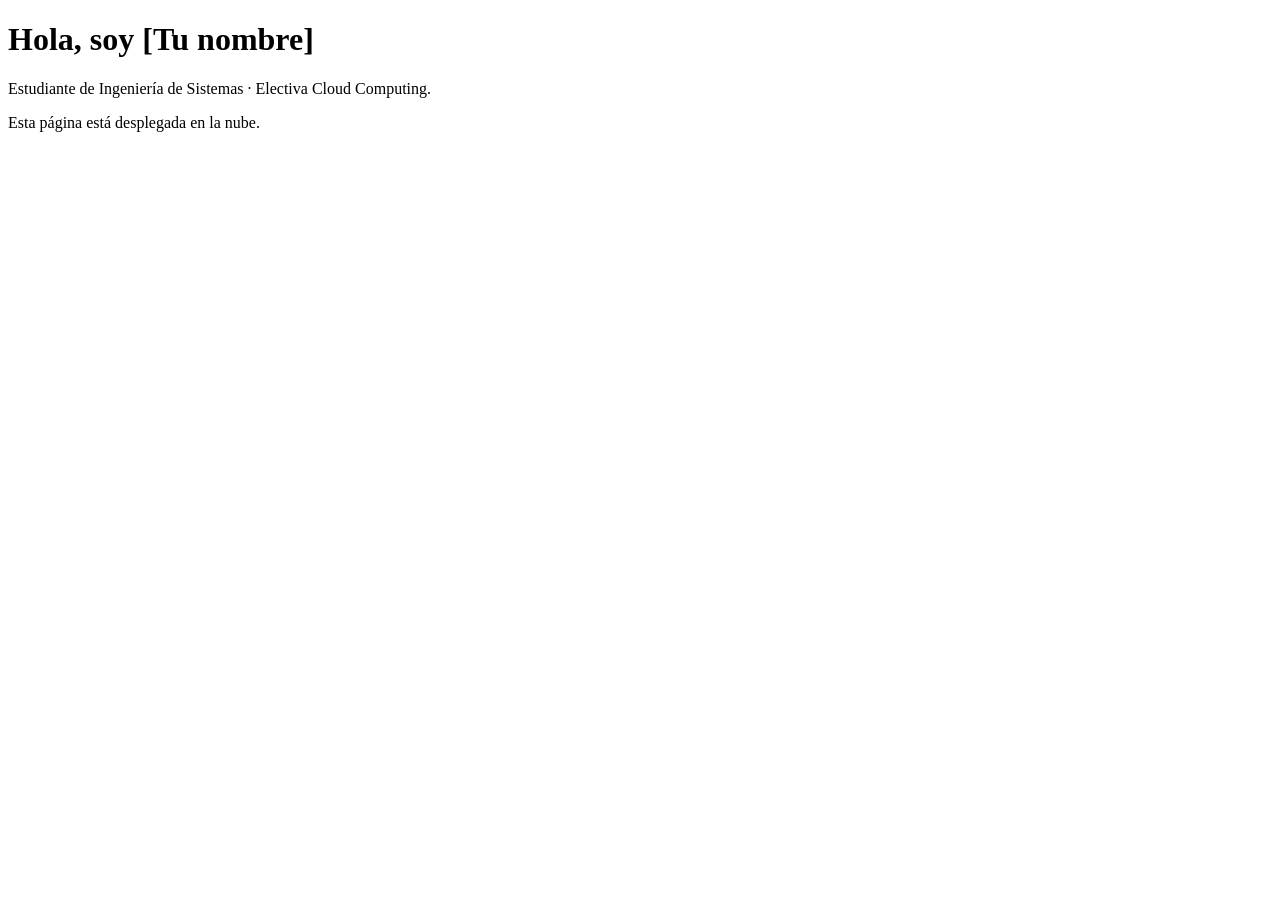
==== index.html @ 5edc267c "Página personal inicial" ====
<!DOCTYPE html>
<html lang="es">
<head>
  <meta charset="UTF-8">
  <meta name="viewport" content="width=device-width, initial-scale=1.0">
  <title>Mi primera web en la nube</title>
  <link rel="stylesheet" href="styles.css">
</head>
<body>
  <h1>Hola, soy [Tu nombre]</h1>
  <p>Estudiante de Ingeniería de Sistemas · Electiva Cloud Computing.</p>
  <p>Esta página está desplegada en la nube.</p>
</body>
</html>
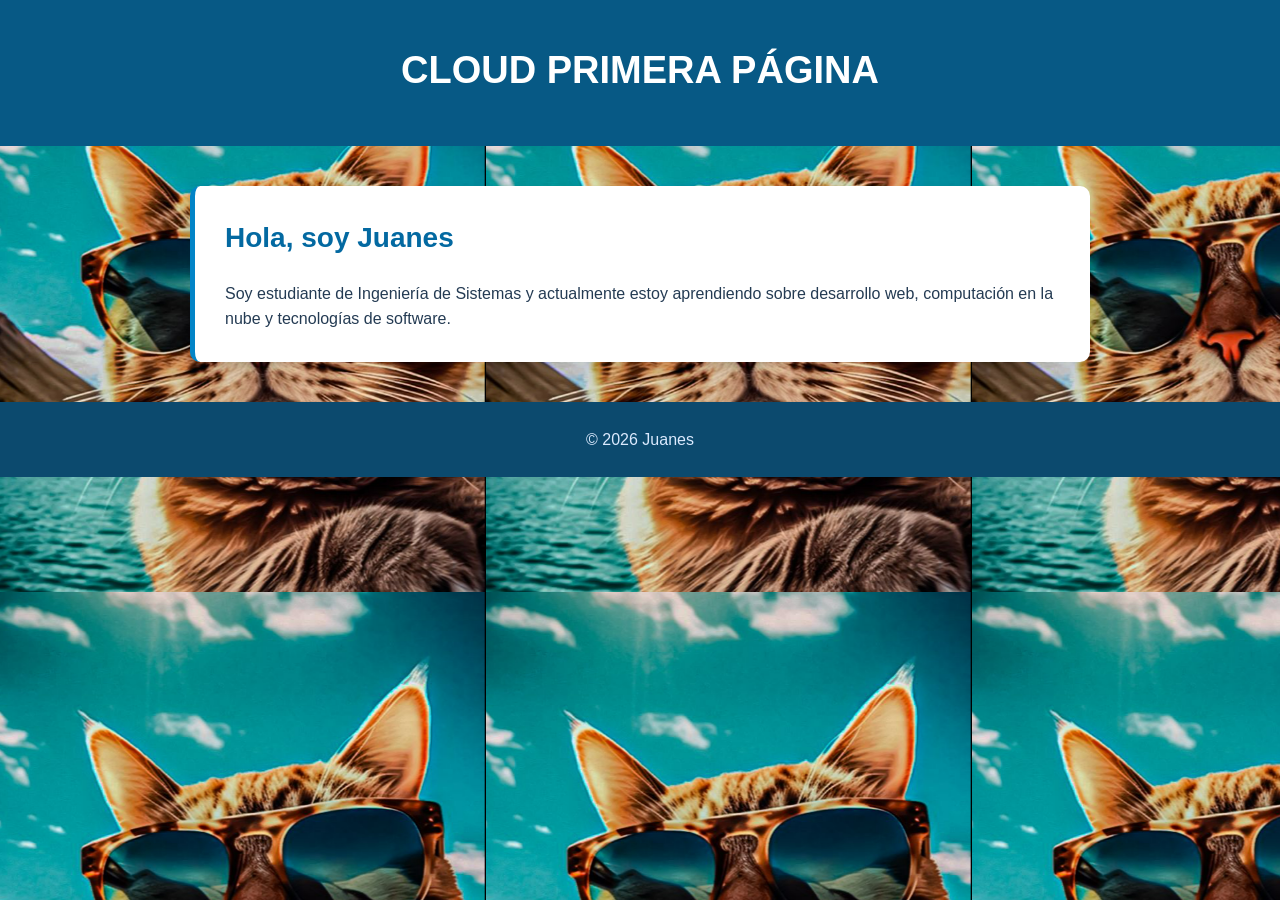
==== commit 3d80683d: "Cambio de estilos" ====
--- a/index.html
+++ b/index.html
@@ -1,14 +1,40 @@
 <!DOCTYPE html>
 <html lang="es">
 <head>
-  <meta charset="UTF-8">
-  <meta name="viewport" content="width=device-width, initial-scale=1.0">
-  <title>Mi primera web en la nube</title>
-  <link rel="stylesheet" href="styles.css">
+    <meta charset="UTF-8">
+    <meta name="viewport" content="width=device-width, initial-scale=1.0">
+
+    <title>CLOUD PRIMERA PÁGINA</title>
+
+    <link rel="stylesheet" href="styles.css">
 </head>
+
 <body>
-  <h1>Hola, soy [Tu nombre]</h1>
-  <p>Estudiante de Ingeniería de Sistemas · Electiva Cloud Computing.</p>
-  <p>Esta página está desplegada en la nube.</p>
+
+    <header>
+        <h1>CLOUD PRIMERA PÁGINA</h1>
+    </header>
+
+
+    <main>
+        <section id="sobre-mi">
+            <h2>Hola, soy Juanes</h2>
+
+            <p>
+                Soy estudiante de Ingeniería de Sistemas y actualmente
+                estoy aprendiendo sobre desarrollo web, computación en la
+                nube y tecnologías de software.
+            </p>
+
+        </section>
+    </main>
+
+
+    <footer>
+        <p>
+            &copy; 2026 Juanes
+        </p>
+    </footer>
+
 </body>
-</html>
+</html>
--- a/styles.css
+++ b/styles.css
@@ -0,0 +1,179 @@
+/* =========================
+   ESTILOS GENERALES
+   ========================= */
+
+* {
+    box-sizing: border-box;
+    margin: 0;
+    padding: 0;
+}
+
+html {
+    scroll-behavior: smooth;
+}
+
+body {
+    font-family: Arial, Helvetica, sans-serif;
+    background-image: url("fondo1.png");
+    color: #243b53;
+    line-height: 1.6;
+}
+
+
+/* =========================
+   ENCABEZADO
+   ========================= */
+
+header {
+    background-color: #075985;
+    color: white;
+    text-align: center;
+    padding: 40px 20px;
+}
+
+header h1 {
+    font-size: 38px;
+    margin-bottom: 5px;
+}
+
+header p {
+    font-size: 18px;
+    color: #dbeafe;
+}
+
+
+/* =========================
+   MENÚ
+   ========================= */
+
+nav {
+    margin-top: 25px;
+}
+
+nav a {
+    color: white;
+    text-decoration: none;
+    margin: 0 12px;
+    font-size: 16px;
+}
+
+nav a:hover {
+    color: #7dd3fc;
+}
+
+
+/* =========================
+   CONTENIDO
+   ========================= */
+
+main {
+    width: 90%;
+    max-width: 900px;
+    margin: 40px auto;
+}
+
+section {
+    background-color: white;
+    padding: 30px;
+    margin-bottom: 30px;
+    border-radius: 10px;
+    border-left: 5px solid #0284c7;
+    box-shadow: 0 3px 10px rgba(0, 0, 0, 0.08);
+}
+
+section h2 {
+    color: #0369a1;
+    margin-bottom: 20px;
+    font-size: 28px;
+}
+
+
+/* =========================
+   PROYECTOS
+   ========================= */
+
+article {
+    background-color: #f0f9ff;
+    padding: 20px;
+    margin-top: 15px;
+    border-radius: 8px;
+    border: 1px solid #bae6fd;
+}
+
+article h3 {
+    color: #075985;
+    margin-bottom: 8px;
+}
+
+article p {
+    color: #475569;
+}
+
+
+/* =========================
+   HABILIDADES
+   ========================= */
+
+ul {
+    list-style: none;
+}
+
+li {
+    background-color: #e0f2fe;
+    color: #075985;
+    padding: 10px 15px;
+    margin: 8px 0;
+    border-radius: 6px;
+}
+
+
+/* =========================
+   ENLACES
+   ========================= */
+
+section a {
+    color: #0284c7;
+    font-weight: bold;
+}
+
+section a:hover {
+    color: #0369a1;
+}
+
+
+/* =========================
+   PIE DE PÁGINA
+   ========================= */
+
+footer {
+    background-color: #0c4a6e;
+    color: #dbeafe;
+    text-align: center;
+    padding: 25px;
+    margin-top: 40px;
+}
+
+
+/* =========================
+   RESPONSIVE
+   ========================= */
+
+@media (max-width: 600px) {
+
+    header h1 {
+        font-size: 30px;
+    }
+
+    nav a {
+        display: block;
+        margin: 10px 0;
+    }
+
+    main {
+        width: 94%;
+    }
+
+    section {
+        padding: 20px;
+    }
+}
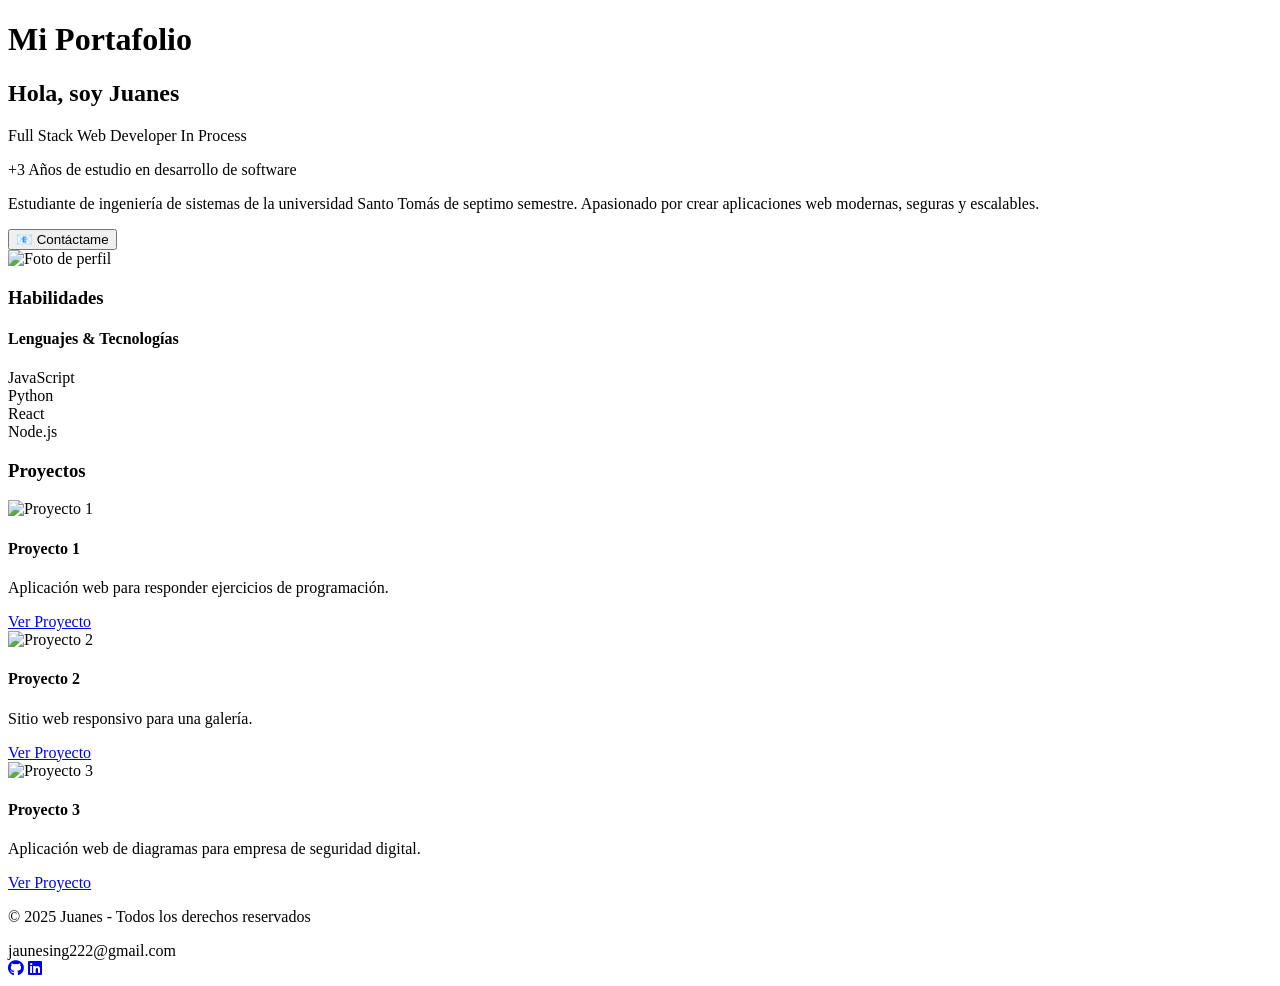
==== commit fb9bfe36: "Portafolio" ====
--- a/index.html
+++ b/index.html
@@ -1,40 +1,94 @@
 <!DOCTYPE html>
 <html lang="es">
 <head>
-    <meta charset="UTF-8">
-    <meta name="viewport" content="width=device-width, initial-scale=1.0">
+  <meta charset="UTF-8">
+  <meta name="viewport" content="width=device-width, initial-scale=1.0">
+  <title>Portafolio - Juanes</title>
+  <link rel="stylesheet" href="styles/styles.css">
+  <link rel="stylesheet" href="https://cdnjs.cloudflare.com/ajax/libs/font-awesome/6.5.0/css/all.min.css">
+</head>
+<body>
+  <!-- Header -->
+  <header class="header">
+    <h1 class="title">Mi Portafolio</h1>
+  </header>
 
-    <title>CLOUD PRIMERA PÁGINA</title>
+  <!-- Perfil -->
+  <section class="profile">
+    <div class="profile-text">
+      <h2 class="name">Hola, soy Juanes</h2>
+      <p class="role">Full Stack Web Developer In Process</p>
+      <p class="experience">+3 Años de estudio en desarrollo de software</p>
+      <p class="description">Estudiante de ingeniería de sistemas de la universidad Santo Tomás de septimo semestre. 
+        Apasionado por crear aplicaciones web modernas, seguras y escalables.</p>
+      <button class="btn-contact">📧 Contáctame</button>
+    </div>
+    <div class="profile-img">
+      <img src="images/perfil1.jpg" alt="Foto de perfil">
+    </div>
+  </section>
 
-    <link rel="stylesheet" href="styles.css">
-</head>
+  <!-- Habilidades -->
+  <section class="skills">
+    <h3 class="skills-title">Habilidades</h3>
+    <div class="skill-card">
+      <h4 class="skill-category">Lenguajes & Tecnologías</h4>
+      <div class="skill-bar">
+        <span class="skill-name">JavaScript</span>
+        <div class="bar"><div class="progress" data-skill="85"></div></div>
+      </div>
+      <div class="skill-bar">
+        <span class="skill-name">Python</span>
+        <div class="bar"><div class="progress" data-skill="75"></div></div>
+      </div>
+      <div class="skill-bar">
+        <span class="skill-name">React</span>
+        <div class="bar"><div class="progress" data-skill="80"></div></div>
+      </div>
+      <div class="skill-bar">
+        <span class="skill-name">Node.js</span>
+        <div class="bar"><div class="progress" data-skill="70"></div></div>
+      </div>
+    </div>
+  </section>
 
-<body>
+  <!-- Proyectos -->
+  <section class="projects">
+    <h3 class="projects-title">Proyectos</h3>
+    <div class="projects-grid">
+      <div class="project-card">
+        <img src="images/Judge.png" alt="Proyecto 1">
+        <h4>Proyecto 1</h4>
+        <p>Aplicación web para responder ejercicios de programación.</p>
+        <a href="https://github.com/JuanesIng/juezVirtual" class="btn-project">Ver Proyecto</a>
+      </div>
 
-    <header>
-        <h1>CLOUD PRIMERA PÁGINA</h1>
-    </header>
+      <div class="project-card">
+        <img src="images/galery.png" alt="Proyecto 2">
+        <h4>Proyecto 2</h4>
+        <p>Sitio web responsivo para una galería.</p>
+        <a href="https://github.com/JuanesIng/galeria" class="btn-project">Ver Proyecto</a>
+      </div>
 
+      <div class="project-card">
+        <img src="images/Diagram.png" alt="Proyecto 3">
+        <h4>Proyecto 3</h4>
+        <p>Aplicación web de diagramas para empresa de seguridad digital.</p>
+        <a href="https://github.com/KendoTMJJ/Hackathon_MBD_Front" class="btn-project">Ver Proyecto</a>
+      </div>
+    </div>
+  </section>
 
-    <main>
-        <section id="sobre-mi">
-            <h2>Hola, soy Juanes</h2>
+  <!-- Footer -->
+  <footer class="footer">
+    <p>© 2025 Juanes - Todos los derechos reservados</p>
+    <bold>jaunesing222@gmail.com</bold>
+    <div class="social-icons">
+      <a href="https://github.com/JuanesIng" target="_blank"><i class="fab fa-github"></i></a>
+      <a href="https://www.linkedin.com/in/juan-tovar-arias-079417348/" target="_blank"><i class="fab fa-linkedin"></i></a>
+    </div>
+  </footer>
 
-            <p>
-                Soy estudiante de Ingeniería de Sistemas y actualmente
-                estoy aprendiendo sobre desarrollo web, computación en la
-                nube y tecnologías de software.
-            </p>
-
-        </section>
-    </main>
-
-
-    <footer>
-        <p>
-            &copy; 2026 Juanes
-        </p>
-    </footer>
-
+  <script src="scripts/script.js"></script>
 </body>
 </html>
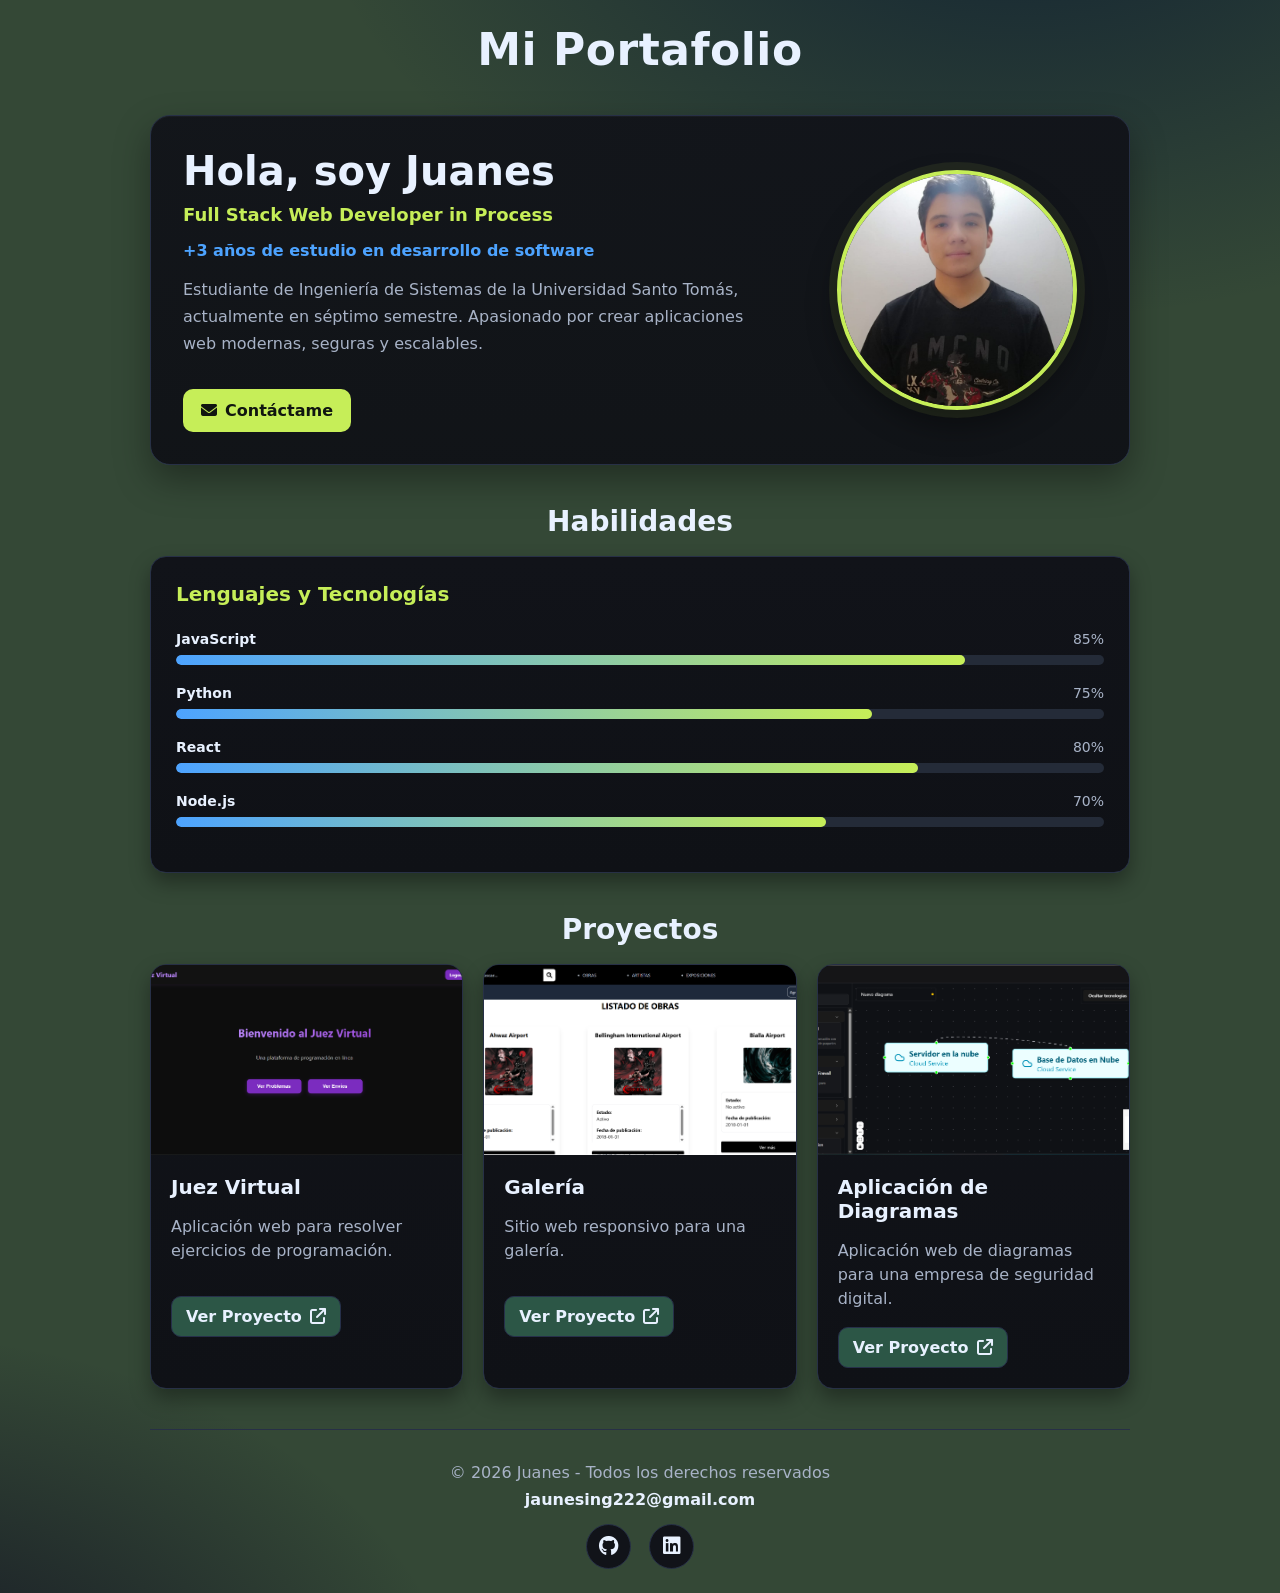
==== commit 6c901982: "Corrección de estilos e imágenes agregadas" ====
--- a/index.html
+++ b/index.html
@@ -1,94 +1,248 @@
 <!DOCTYPE html>
 <html lang="es">
 <head>
-  <meta charset="UTF-8">
-  <meta name="viewport" content="width=device-width, initial-scale=1.0">
-  <title>Portafolio - Juanes</title>
-  <link rel="stylesheet" href="styles/styles.css">
-  <link rel="stylesheet" href="https://cdnjs.cloudflare.com/ajax/libs/font-awesome/6.5.0/css/all.min.css">
+    <meta charset="UTF-8">
+    <meta name="viewport" content="width=device-width, initial-scale=1.0">
+
+    <title>Portafolio - Juanes</title>
+
+    <link rel="stylesheet" href="styles.css">
+
+    
+    <link
+        rel="stylesheet"
+        href="https://cdnjs.cloudflare.com/ajax/libs/font-awesome/6.5.0/css/all.min.css"
+    >
 </head>
+
 <body>
-  <!-- Header -->
-  <header class="header">
-    <h1 class="title">Mi Portafolio</h1>
-  </header>
-
-  <!-- Perfil -->
-  <section class="profile">
-    <div class="profile-text">
-      <h2 class="name">Hola, soy Juanes</h2>
-      <p class="role">Full Stack Web Developer In Process</p>
-      <p class="experience">+3 Años de estudio en desarrollo de software</p>
-      <p class="description">Estudiante de ingeniería de sistemas de la universidad Santo Tomás de septimo semestre. 
-        Apasionado por crear aplicaciones web modernas, seguras y escalables.</p>
-      <button class="btn-contact">📧 Contáctame</button>
-    </div>
-    <div class="profile-img">
-      <img src="images/perfil1.jpg" alt="Foto de perfil">
-    </div>
-  </section>
-
-  <!-- Habilidades -->
-  <section class="skills">
-    <h3 class="skills-title">Habilidades</h3>
-    <div class="skill-card">
-      <h4 class="skill-category">Lenguajes & Tecnologías</h4>
-      <div class="skill-bar">
-        <span class="skill-name">JavaScript</span>
-        <div class="bar"><div class="progress" data-skill="85"></div></div>
-      </div>
-      <div class="skill-bar">
-        <span class="skill-name">Python</span>
-        <div class="bar"><div class="progress" data-skill="75"></div></div>
-      </div>
-      <div class="skill-bar">
-        <span class="skill-name">React</span>
-        <div class="bar"><div class="progress" data-skill="80"></div></div>
-      </div>
-      <div class="skill-bar">
-        <span class="skill-name">Node.js</span>
-        <div class="bar"><div class="progress" data-skill="70"></div></div>
-      </div>
-    </div>
-  </section>
-
-  <!-- Proyectos -->
-  <section class="projects">
-    <h3 class="projects-title">Proyectos</h3>
-    <div class="projects-grid">
-      <div class="project-card">
-        <img src="images/Judge.png" alt="Proyecto 1">
-        <h4>Proyecto 1</h4>
-        <p>Aplicación web para responder ejercicios de programación.</p>
-        <a href="https://github.com/JuanesIng/juezVirtual" class="btn-project">Ver Proyecto</a>
-      </div>
-
-      <div class="project-card">
-        <img src="images/galery.png" alt="Proyecto 2">
-        <h4>Proyecto 2</h4>
-        <p>Sitio web responsivo para una galería.</p>
-        <a href="https://github.com/JuanesIng/galeria" class="btn-project">Ver Proyecto</a>
-      </div>
-
-      <div class="project-card">
-        <img src="images/Diagram.png" alt="Proyecto 3">
-        <h4>Proyecto 3</h4>
-        <p>Aplicación web de diagramas para empresa de seguridad digital.</p>
-        <a href="https://github.com/KendoTMJJ/Hackathon_MBD_Front" class="btn-project">Ver Proyecto</a>
-      </div>
-    </div>
-  </section>
-
-  <!-- Footer -->
-  <footer class="footer">
-    <p>© 2025 Juanes - Todos los derechos reservados</p>
-    <bold>jaunesing222@gmail.com</bold>
-    <div class="social-icons">
-      <a href="https://github.com/JuanesIng" target="_blank"><i class="fab fa-github"></i></a>
-      <a href="https://www.linkedin.com/in/juan-tovar-arias-079417348/" target="_blank"><i class="fab fa-linkedin"></i></a>
-    </div>
-  </footer>
-
-  <script src="scripts/script.js"></script>
+
+    <!-- Header -->
+    <header class="header">
+        <h1 class="title">Mi Portafolio</h1>
+    </header>
+
+    <main>
+
+        <!-- Perfil -->
+        <section class="profile">
+            <div class="profile-text">
+                <h2 class="name">Hola, soy Juanes</h2>
+
+                <p class="role">
+                    Full Stack Web Developer in Process
+                </p>
+
+                <p class="experience">
+                    +3 años de estudio en desarrollo de software
+                </p>
+
+                <p class="description">
+                    Estudiante de Ingeniería de Sistemas de la Universidad
+                    Santo Tomás, actualmente en séptimo semestre.
+                    Apasionado por crear aplicaciones web modernas,
+                    seguras y escalables.
+                </p>
+
+                <a href="mailto:jaunesing222@gmail.com" class="btn-contact">
+                    <i class="fas fa-envelope"></i>
+                    Contáctame
+                </a>
+            </div>
+
+            <div class="profile-img">
+                <img src="images/perfil1.jpg" alt="Foto de perfil de Juanes">
+            </div>
+        </section>
+
+
+        <!-- Habilidades -->
+        <section class="skills">
+            <h3 class="skills-title">Habilidades</h3>
+
+            <div class="skill-card">
+
+                <h4 class="skill-category">
+                    Lenguajes y Tecnologías
+                </h4>
+
+                <div class="skill-bar">
+                    <div class="skill-header">
+                        <span class="skill-name">JavaScript</span>
+                        <span>85%</span>
+                    </div>
+
+                    <div class="bar">
+                        <div class="progress" data-skill="85"></div>
+                    </div>
+                </div>
+
+                <div class="skill-bar">
+                    <div class="skill-header">
+                        <span class="skill-name">Python</span>
+                        <span>75%</span>
+                    </div>
+
+                    <div class="bar">
+                        <div class="progress" data-skill="75"></div>
+                    </div>
+                </div>
+
+                <div class="skill-bar">
+                    <div class="skill-header">
+                        <span class="skill-name">React</span>
+                        <span>80%</span>
+                    </div>
+
+                    <div class="bar">
+                        <div class="progress" data-skill="80"></div>
+                    </div>
+                </div>
+
+                <div class="skill-bar">
+                    <div class="skill-header">
+                        <span class="skill-name">Node.js</span>
+                        <span>70%</span>
+                    </div>
+
+                    <div class="bar">
+                        <div class="progress" data-skill="70"></div>
+                    </div>
+                </div>
+
+            </div>
+        </section>
+
+
+        <!-- Proyectos -->
+        <section class="projects">
+            <h3 class="projects-title">Proyectos</h3>
+
+            <div class="projects-grid">
+
+                <!-- Proyecto 1 -->
+                <article class="project-card">
+                    <img
+                        src="images/Judge.png"
+                        alt="Captura del proyecto Juez Virtual"
+                    >
+
+                    <div class="project-content">
+                        <h4>Juez Virtual</h4>
+
+                        <p>
+                            Aplicación web para resolver ejercicios
+                            de programación.
+                        </p>
+
+                        <a
+                            href="https://github.com/JuanesIng/juezVirtual"
+                            class="btn-project"
+                            target="_blank"
+                            rel="noopener noreferrer"
+                        >
+                            Ver Proyecto
+                            <i class="fas fa-arrow-up-right-from-square"></i>
+                        </a>
+                    </div>
+                </article>
+
+
+                <!-- Proyecto 2 -->
+                <article class="project-card">
+                    <img
+                        src="images/galery.png"
+                        alt="Captura del proyecto Galería"
+                    >
+
+                    <div class="project-content">
+                        <h4>Galería</h4>
+
+                        <p>
+                            Sitio web responsivo para una galería.
+                        </p>
+
+                        <a
+                            href="https://github.com/JuanesIng/galeria"
+                            class="btn-project"
+                            target="_blank"
+                            rel="noopener noreferrer"
+                        >
+                            Ver Proyecto
+                            <i class="fas fa-arrow-up-right-from-square"></i>
+                        </a>
+                    </div>
+                </article>
+
+
+                <!-- Proyecto 3 -->
+                <article class="project-card">
+                    <img
+                        src="images/Diagram.png"
+                        alt="Captura del proyecto de diagramas"
+                    >
+
+                    <div class="project-content">
+                        <h4>Aplicación de Diagramas</h4>
+
+                        <p>
+                            Aplicación web de diagramas para una empresa
+                            de seguridad digital.
+                        </p>
+
+                        <a
+                            href="https://github.com/KendoTMJJ/Hackathon_MBD_Front"
+                            class="btn-project"
+                            target="_blank"
+                            rel="noopener noreferrer"
+                        >
+                            Ver Proyecto
+                            <i class="fas fa-arrow-up-right-from-square"></i>
+                        </a>
+                    </div>
+                </article>
+
+            </div>
+        </section>
+
+    </main>
+
+
+    <!-- Footer -->
+    <footer class="footer">
+        <p>
+            © 2026 Juanes - Todos los derechos reservados
+        </p>
+
+        <p>
+            <strong>jaunesing222@gmail.com</strong>
+        </p>
+
+        <div class="social-icons">
+
+            <a
+                href="https://github.com/JuanesIng"
+                target="_blank"
+                rel="noopener noreferrer"
+                aria-label="GitHub"
+            >
+                <i class="fab fa-github"></i>
+            </a>
+
+            <a
+                href="https://www.linkedin.com/in/juan-tovar-arias-079417348/"
+                target="_blank"
+                rel="noopener noreferrer"
+                aria-label="LinkedIn"
+            >
+                <i class="fab fa-linkedin"></i>
+            </a>
+
+        </div>
+    </footer>
+
+
+    <script src="scripts/script.js"></script>
+
 </body>
 </html>
--- a/styles.css
+++ b/styles.css
@@ -0,0 +1,488 @@
+:root {
+    --bg: #344836;
+    --card: #111319;
+    --card-light: #18201a;
+    --fg: #e8f1ff;
+    --muted: #a8b3c7;
+    --accent: #c6ee58;
+    --accent-blue: #4da3ff;
+    --border: #273046;
+    --ring: rgba(198, 238, 88, 0.25);
+}
+
+* {
+    box-sizing: border-box;
+}
+
+html {
+    scroll-behavior: smooth;
+}
+
+body {
+    margin: 0;
+    min-height: 100vh;
+    padding: 24px;
+
+    font-family:
+        ui-sans-serif,
+        system-ui,
+        -apple-system,
+        "Segoe UI",
+        Roboto,
+        "Helvetica Neue",
+        Arial,
+        sans-serif;
+
+    color: var(--fg);
+
+    background:
+        radial-gradient(
+            1200px 800px at 80% -10%,
+            #123 0%,
+            transparent 60%
+        ),
+        radial-gradient(
+            1000px 700px at -10% 110%,
+            #112 0%,
+            transparent 60%
+        ),
+        var(--bg);
+}
+
+
+/* =========================
+   ESTRUCTURA
+========================= */
+
+main {
+    width: 100%;
+    max-width: 980px;
+    margin: 0 auto;
+}
+
+section {
+    margin-bottom: 40px;
+}
+
+
+/* =========================
+   HEADER
+========================= */
+
+.header {
+    width: 100%;
+    max-width: 980px;
+    margin: 0 auto 40px;
+    text-align: center;
+}
+
+.title {
+    margin: 0;
+    font-size: clamp(28px, 5vw, 44px);
+    letter-spacing: 0.5px;
+    color: var(--fg);
+}
+
+
+/* =========================
+   PERFIL
+========================= */
+
+.profile {
+    display: grid;
+    grid-template-columns: 1fr 280px;
+    align-items: center;
+    gap: 40px;
+
+    padding: 32px;
+
+    background: linear-gradient(
+        180deg,
+        rgba(17, 19, 25, 0.95),
+        rgba(15, 17, 22, 0.95)
+    );
+
+    border: 1px solid var(--border);
+    border-radius: 20px;
+
+    box-shadow:
+        0 15px 35px rgba(0, 0, 0, 0.35),
+        inset 0 1px 0 rgba(255, 255, 255, 0.03);
+}
+
+.name {
+    margin: 0 0 10px;
+    font-size: clamp(28px, 4vw, 40px);
+}
+
+.role {
+    margin: 0 0 10px;
+    color: var(--accent);
+    font-size: 18px;
+    font-weight: 700;
+}
+
+.experience {
+    color: var(--accent-blue);
+    font-weight: 600;
+}
+
+.description {
+    max-width: 650px;
+    line-height: 1.7;
+    color: var(--muted);
+}
+
+
+/* Imagen de perfil */
+
+.profile-img {
+    display: flex;
+    justify-content: center;
+}
+
+.profile-img img {
+    width: 240px;
+    height: 240px;
+
+    object-fit: cover;
+
+    border-radius: 50%;
+
+    border: 4px solid var(--accent);
+
+    box-shadow:
+        0 0 0 8px rgba(198, 238, 88, 0.08),
+        0 15px 30px rgba(0, 0, 0, 0.4);
+}
+
+
+/* Botón contacto */
+
+.btn-contact {
+    display: inline-flex;
+    align-items: center;
+    gap: 8px;
+
+    margin-top: 15px;
+    padding: 12px 18px;
+
+    color: #101510;
+    background: var(--accent);
+
+    border-radius: 10px;
+
+    text-decoration: none;
+    font-weight: 700;
+
+    transition:
+        transform 0.2s ease,
+        box-shadow 0.2s ease;
+}
+
+.btn-contact:hover {
+    transform: translateY(-2px);
+
+    box-shadow:
+        0 8px 20px rgba(198, 238, 88, 0.25);
+}
+
+
+/* =========================
+   TÍTULOS DE SECCIÓN
+========================= */
+
+.skills-title,
+.projects-title {
+    margin-bottom: 18px;
+
+    font-size: 28px;
+    text-align: center;
+}
+
+
+/* =========================
+   HABILIDADES
+========================= */
+
+.skill-card {
+    padding: 25px;
+
+    background: linear-gradient(
+        180deg,
+        #111319 0%,
+        #0f1116 100%
+    );
+
+    border: 1px solid var(--border);
+    border-radius: 16px;
+
+    box-shadow:
+        0 10px 20px rgba(0, 0, 0, 0.35);
+}
+
+.skill-category {
+    margin: 0 0 25px;
+
+    font-size: 20px;
+    color: var(--accent);
+}
+
+.skill-bar {
+    margin-bottom: 20px;
+}
+
+.skill-header {
+    display: flex;
+    justify-content: space-between;
+
+    margin-bottom: 8px;
+
+    color: var(--muted);
+    font-size: 14px;
+}
+
+.skill-name {
+    color: var(--fg);
+    font-weight: 600;
+}
+
+.bar {
+    width: 100%;
+    height: 10px;
+
+    overflow: hidden;
+
+    background: #242b38;
+    border-radius: 20px;
+}
+
+.progress {
+    width: 0;
+    height: 100%;
+
+    border-radius: 20px;
+
+    background: linear-gradient(
+        90deg,
+        var(--accent-blue),
+        var(--accent)
+    );
+
+    transition: width 1s ease;
+}
+
+
+/* =========================
+   PROYECTOS
+========================= */
+
+.projects-grid {
+    display: grid;
+
+    grid-template-columns:
+        repeat(3, minmax(0, 1fr));
+
+    gap: 20px;
+}
+
+.project-card {
+    overflow: hidden;
+
+    background: linear-gradient(
+        180deg,
+        #111319,
+        #0f1116
+    );
+
+    border: 1px solid var(--border);
+    border-radius: 16px;
+
+    box-shadow:
+        0 10px 20px rgba(0, 0, 0, 0.35);
+
+    transition:
+        transform 0.2s ease,
+        box-shadow 0.2s ease;
+}
+
+.project-card:hover {
+    transform: translateY(-5px);
+
+    box-shadow:
+        0 15px 30px rgba(0, 0, 0, 0.45);
+}
+
+.project-card > img {
+    display: block;
+
+    width: 100%;
+    height: 190px;
+
+    object-fit: cover;
+}
+
+.project-content {
+    padding: 20px;
+}
+
+.project-card h4 {
+    margin: 0 0 10px;
+
+    font-size: 20px;
+}
+
+.project-card p {
+    min-height: 65px;
+
+    color: var(--muted);
+    line-height: 1.5;
+}
+
+.btn-project {
+    display: inline-flex;
+    align-items: center;
+    gap: 8px;
+
+    padding: 10px 14px;
+
+    color: var(--fg);
+    background: #2c5646;
+
+    border: 1px solid #26304a;
+    border-radius: 10px;
+
+    text-decoration: none;
+    font-weight: 600;
+
+    transition:
+        background 0.2s ease,
+        transform 0.2s ease;
+}
+
+.btn-project:hover {
+    background: #3b735d;
+    transform: translateY(-2px);
+}
+
+
+/* =========================
+   FOOTER
+========================= */
+
+.footer {
+    width: 100%;
+    max-width: 980px;
+
+    margin: 40px auto 0;
+    padding-top: 25px;
+
+    text-align: center;
+
+    color: var(--muted);
+
+    border-top: 1px solid var(--border);
+}
+
+.footer p {
+    margin: 8px 0;
+}
+
+.footer strong {
+    color: var(--fg);
+}
+
+
+/* Redes sociales */
+
+.social-icons {
+    display: flex;
+    justify-content: center;
+    gap: 18px;
+
+    margin-top: 15px;
+}
+
+.social-icons a {
+    display: flex;
+    align-items: center;
+    justify-content: center;
+
+    width: 45px;
+    height: 45px;
+
+    color: var(--fg);
+
+    background: #111319;
+
+    border: 1px solid var(--border);
+    border-radius: 50%;
+
+    font-size: 20px;
+
+    text-decoration: none;
+
+    transition:
+        color 0.2s ease,
+        background 0.2s ease,
+        transform 0.2s ease;
+}
+
+.social-icons a:hover {
+    color: #101510;
+    background: var(--accent);
+
+    transform: translateY(-3px);
+}
+
+
+/* =========================
+   RESPONSIVE
+========================= */
+
+@media (max-width: 800px) {
+
+    .profile {
+        grid-template-columns: 1fr;
+
+        text-align: center;
+    }
+
+    .description {
+        margin-left: auto;
+        margin-right: auto;
+    }
+
+    .profile-img {
+        order: -1;
+    }
+
+    .projects-grid {
+        grid-template-columns: 1fr 1fr;
+    }
+}
+
+
+@media (max-width: 560px) {
+
+    body {
+        padding: 15px;
+    }
+
+    .profile {
+        padding: 22px;
+    }
+
+    .profile-img img {
+        width: 180px;
+        height: 180px;
+    }
+
+    .projects-grid {
+        grid-template-columns: 1fr;
+    }
+
+    .project-card > img {
+        height: 210px;
+    }
+}
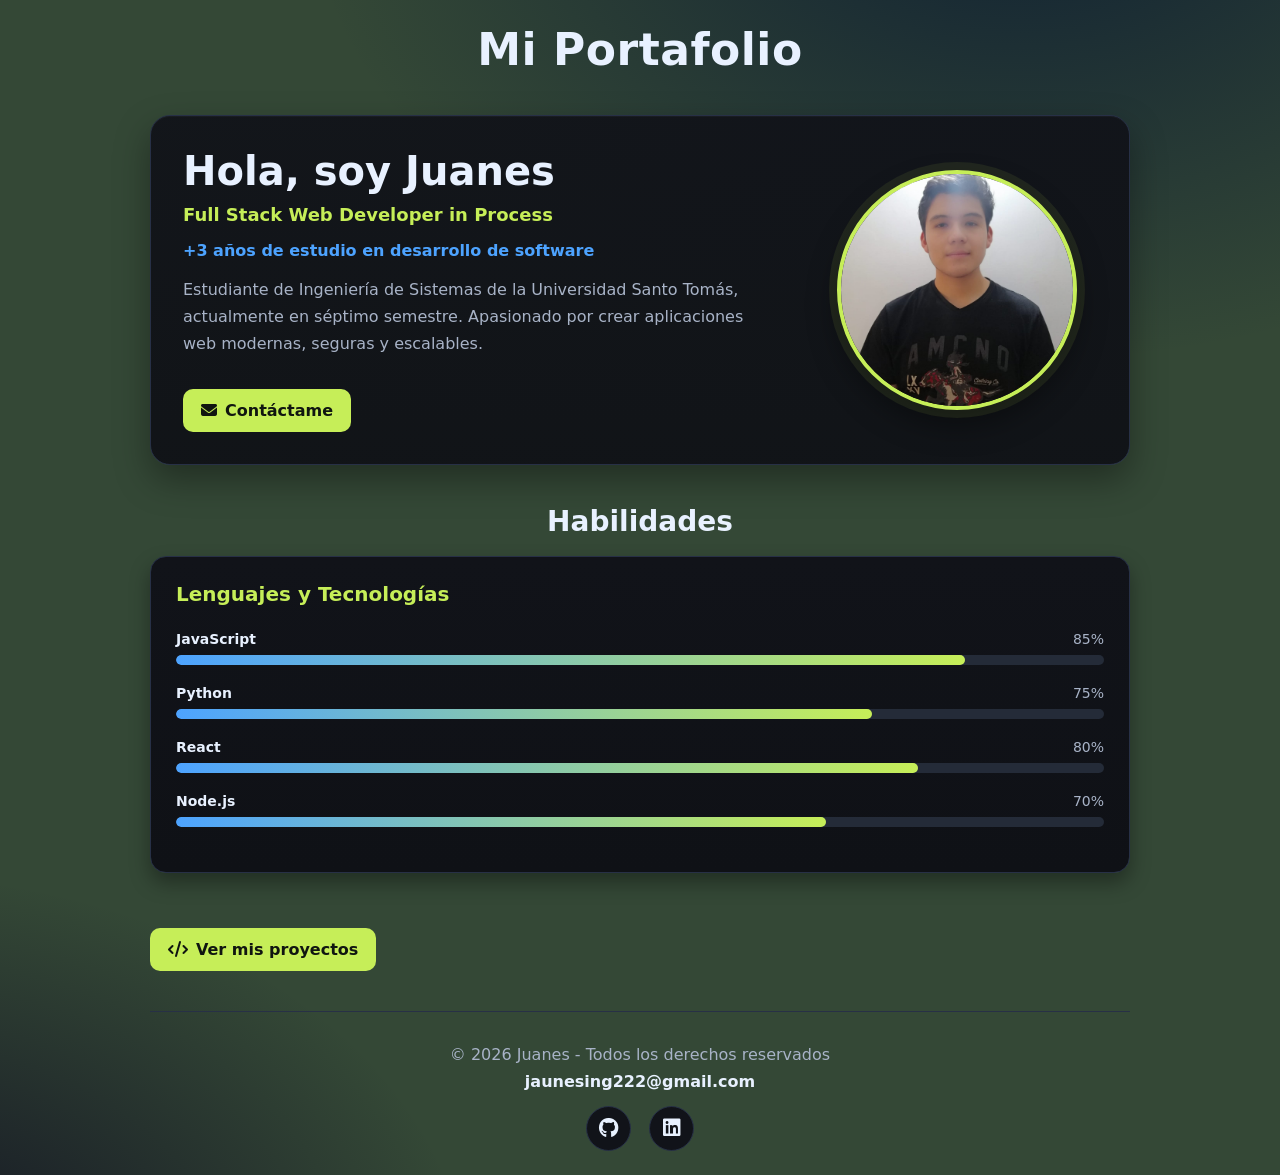
==== commit 08d53a9f: "Página de proyectos agregada" ====
--- a/index.html
+++ b/index.html
@@ -114,96 +114,12 @@
         </section>
 
 
-        <!-- Proyectos -->
-        <section class="projects">
-            <h3 class="projects-title">Proyectos</h3>
-
-            <div class="projects-grid">
-
-                <!-- Proyecto 1 -->
-                <article class="project-card">
-                    <img
-                        src="images/Judge.png"
-                        alt="Captura del proyecto Juez Virtual"
-                    >
-
-                    <div class="project-content">
-                        <h4>Juez Virtual</h4>
-
-                        <p>
-                            Aplicación web para resolver ejercicios
-                            de programación.
-                        </p>
-
-                        <a
-                            href="https://github.com/JuanesIng/juezVirtual"
-                            class="btn-project"
-                            target="_blank"
-                            rel="noopener noreferrer"
-                        >
-                            Ver Proyecto
-                            <i class="fas fa-arrow-up-right-from-square"></i>
-                        </a>
-                    </div>
-                </article>
-
-
-                <!-- Proyecto 2 -->
-                <article class="project-card">
-                    <img
-                        src="images/galery.png"
-                        alt="Captura del proyecto Galería"
-                    >
-
-                    <div class="project-content">
-                        <h4>Galería</h4>
-
-                        <p>
-                            Sitio web responsivo para una galería.
-                        </p>
-
-                        <a
-                            href="https://github.com/JuanesIng/galeria"
-                            class="btn-project"
-                            target="_blank"
-                            rel="noopener noreferrer"
-                        >
-                            Ver Proyecto
-                            <i class="fas fa-arrow-up-right-from-square"></i>
-                        </a>
-                    </div>
-                </article>
-
-
-                <!-- Proyecto 3 -->
-                <article class="project-card">
-                    <img
-                        src="images/Diagram.png"
-                        alt="Captura del proyecto de diagramas"
-                    >
-
-                    <div class="project-content">
-                        <h4>Aplicación de Diagramas</h4>
-
-                        <p>
-                            Aplicación web de diagramas para una empresa
-                            de seguridad digital.
-                        </p>
-
-                        <a
-                            href="https://github.com/KendoTMJJ/Hackathon_MBD_Front"
-                            class="btn-project"
-                            target="_blank"
-                            rel="noopener noreferrer"
-                        >
-                            Ver Proyecto
-                            <i class="fas fa-arrow-up-right-from-square"></i>
-                        </a>
-                    </div>
-                </article>
-
-            </div>
-        </section>
+        <div class="projects-link">
+          <a href="proyectos.html" class="btn-contact">
+            <i class="fas fa-code"></i>
+               Ver mis proyectos
+          </a>
+        </div>
 
     </main>
 
--- a/styles.css
+++ b/styles.css
@@ -485,4 +485,131 @@
     .project-card > img {
         height: 210px;
     }
+}
+
+.subtitle {
+    margin-top: 10px;
+    color: var(--muted);
+    text-align: center;
+}
+
+
+/* Página de proyectos */
+
+.projects {
+    margin-top: 30px;
+}
+
+.projects-grid {
+    display: grid;
+    grid-template-columns: repeat(3, minmax(0, 1fr));
+    gap: 24px;
+}
+
+.project-card {
+    overflow: hidden;
+
+    background: linear-gradient(
+        180deg,
+        #111319,
+        #0f1116
+    );
+
+    border: 1px solid var(--border);
+    border-radius: 16px;
+
+    box-shadow: 0 10px 20px rgba(0, 0, 0, 0.35);
+
+    transition:
+        transform 0.2s ease,
+        box-shadow 0.2s ease;
+}
+
+.project-card:hover {
+    transform: translateY(-5px);
+
+    box-shadow: 0 15px 30px rgba(0, 0, 0, 0.45);
+}
+
+.project-card > img {
+    display: block;
+
+    width: 100%;
+    height: 220px;
+
+    object-fit: cover;
+}
+
+.project-content {
+    padding: 22px;
+}
+
+.project-content h2 {
+    margin: 0 0 12px;
+
+    color: var(--fg);
+    font-size: 22px;
+}
+
+.project-content p {
+    min-height: 80px;
+
+    color: var(--muted);
+    line-height: 1.6;
+}
+
+.btn-project {
+    display: inline-flex;
+    align-items: center;
+    gap: 8px;
+
+    padding: 11px 15px;
+
+    color: var(--fg);
+    background: #2c5646;
+
+    border: 1px solid #26304a;
+    border-radius: 10px;
+
+    text-decoration: none;
+    font-weight: 600;
+
+    transition:
+        background 0.2s ease,
+        transform 0.2s ease;
+}
+
+.btn-project:hover {
+    background: #3b735d;
+    transform: translateY(-2px);
+}
+
+.back-container {
+    display: flex;
+    justify-content: center;
+
+    margin: 40px 0;
+}
+
+
+/* Responsive */
+
+@media (max-width: 800px) {
+
+    .projects-grid {
+        grid-template-columns: repeat(2, 1fr);
+    }
+
+}
+
+@media (max-width: 560px) {
+
+    .projects-grid {
+        grid-template-columns: 1fr;
+    }
+
+    .project-card > img {
+        height: 210px;
+    }
+
 }
